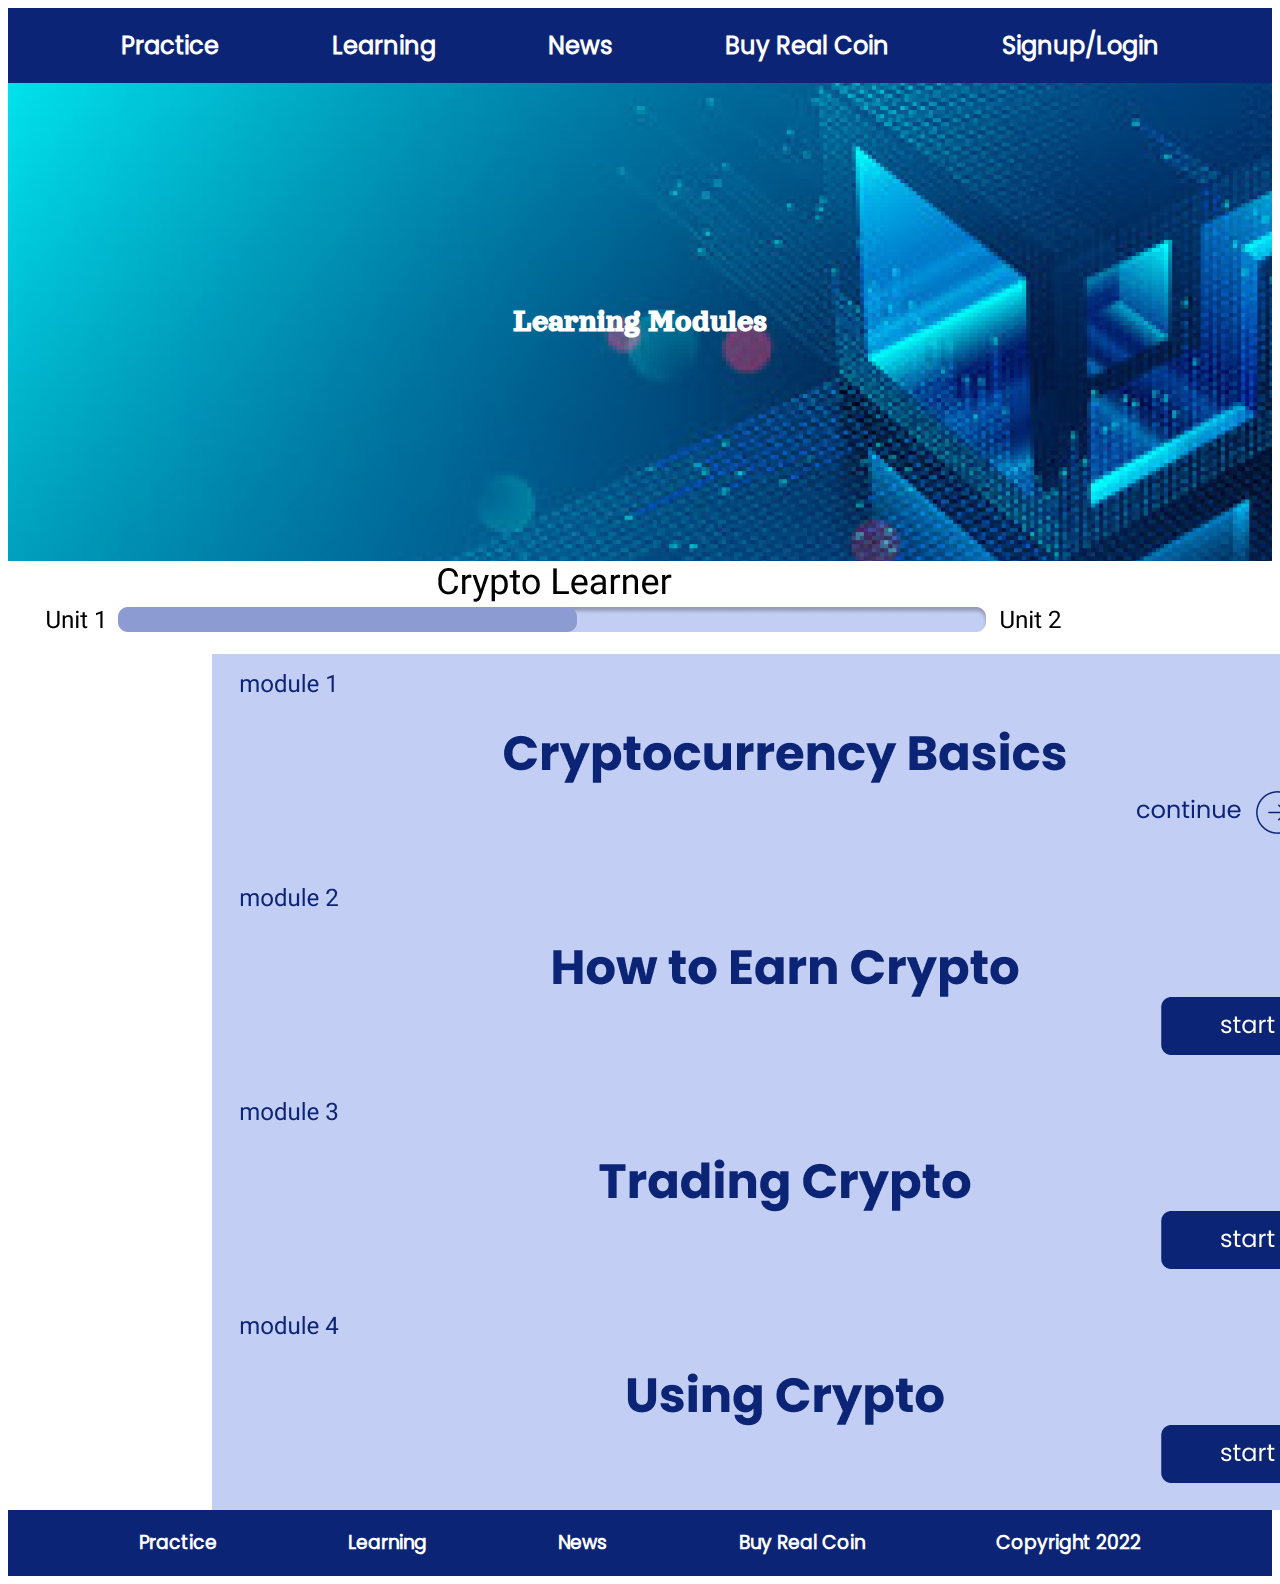
==== learning.html @ a7795f23 "Updates to frontend code" ====
<html>
<head>
    <link rel="stylesheet" href="CSS/index.css">
</head> 

<div class="header container">
<a href="practice.html">
    <h2>Practice</h2>
</a>
<a href="learning.html">
    <h2>Learning</h2>
</a>
<a href="news.html">
    <h2>News</h2>
</a>
<a href="buycoin.html">
    <h2>Buy Real Coin</h2>
</a>
<a href="profile.html">
    <h2>Signup/Login</h2>
</a>
</div>

<div class="learningHeroBanner">
    <h1>Learning Modules</h1>
</div>

<div class="learningBar">
    <img src="img/learningBar.png">
</div>


<div class="modules">
<div class="module1">
    <img src="img/module1.png">
</div>

<div class="module2">
    <img src="img/module2.png">
</div>

<div class="module3">
    <img src="img/module3.png">
</div>

<div class="module4">
    <img src="img/module4.png">
</div>
</div>


<div class="footer container">
    <a href="practice.html"><h3>Practice</h3></a>
    <a href="learning.html"><h3>Learning</h3></a>
    <a href="news.html"><h3>News</h3></a>
    <a href="buyCoin.html"><h3>Buy Real Coin</h3></a>
    <h3>Copyright 2022</h3>
</div>

</html>
---- CSS/index.css ----
.container
{
    display: flex;
    justify-content: space-evenly;
}

.header
{
    background-color: #0c2476;
    font-family: "Poppins";
}

.header a 
{
    color: white;
    text-decoration: none;
}

@font-face {
    font-family: 'OrelegaOne';
    src: url(../fonts/OrelegaOne-Regular.ttf);
}

@font-face {
    font-family: 'Poppins';
    src: url(../fonts/Poppins-Regular.ttf);
}

.footer
{
    background-color: #0c2476;
    font-family: "Poppins";
    color: white;
}

.footer a 
{
    color: white;
    text-decoration: none;
}

.heroBannerHome
{
    background-color: black;
    background-image: url("../img/heroBanner.png");
    color: white;
    text-align: center;
    padding-top: 100px;
    padding-bottom: 100px;
}

.heroBanner h1
{
    font-family: "OrelegaOne";
}

.heroBanner h3
{
    font-family: "Poppins";
}

.learnPracticeNews
{
    background-color: white;
    font-family: "Poppins";
    text-align: center;
    padding-top: 300px;
    padding-bottom: 300px;
}

.learnPracticeNews img 
{
    padding-left: 5%;
    padding-right: 5%;
}

.ourModules
{
    background-color: #c3cef4;
    font-family: "Poppins";
    text-align: center;
    padding-top: 300px;
    padding-bottom: 300px;
}

.practice 
{
    background-color: white;
    font-family: "Poppins";
    text-align: center;
    padding-top: 300px;
    padding-bottom: 300px;
}

.articles 
{
    background-color: #c3cef4;
    font-family: "Poppins";
    text-align: center;
    padding-top: 300px;
    padding-bottom: 300px;
}

.signup
{
    background-color: white;
    font-family: "Poppins";
    text-align: center;
    padding-top: 300px;
    padding-bottom: 300px;
}


/* PRACTICE */

.cryptoIcons
{
    text-align: center;
    padding-top: 30px;
    padding-bottom: 30px;
}

.ticker 
{
    text-align: center;
}

.priceAndTrend
{
    text-align: center;
    padding-top: 30px;
    padding-bottom: 30px;
}

.portfolio 
{
    text-align: center;
    padding-top: 30px;
    padding-bottom: 30px;
}

.buyAndSell 
{
    text-align: center;
    padding-top: 30px;
    padding-bottom: 30px;
    padding-right: 50px;
    padding-left: 50px;
}

.buyAndSell img 
{
    padding-right: 100px;
    padding-left: 100px;
}

.leaderboard
{
    text-align: center;
    padding-top: 30px;
    padding-bottom: 30px;
}

/* PROFILE */

.profilePic 
{
    text-align: center;
    padding-top: 50px;
}

.moneyEarned
{
    text-align: center;
}

.badges
{
    text-align: center;
}

.savedArticles
{
    text-align: center;
    padding-bottom: 75px;
}

/* NEWS */

.newsRow 
{
    text-align: center;
}

.savedArticlesButton
{
    padding-top: 50px;
    padding-right: 50px;
    text-align: right;
}

/* LEARNING */

.learningHeroBanner
{
    padding-top: 200px;
    padding-bottom: 200px;
    font-family: "OrelegaOne";
    text-align: center;
    color: white;
    background-image: url("../img/learningHeroBanner.png");
}
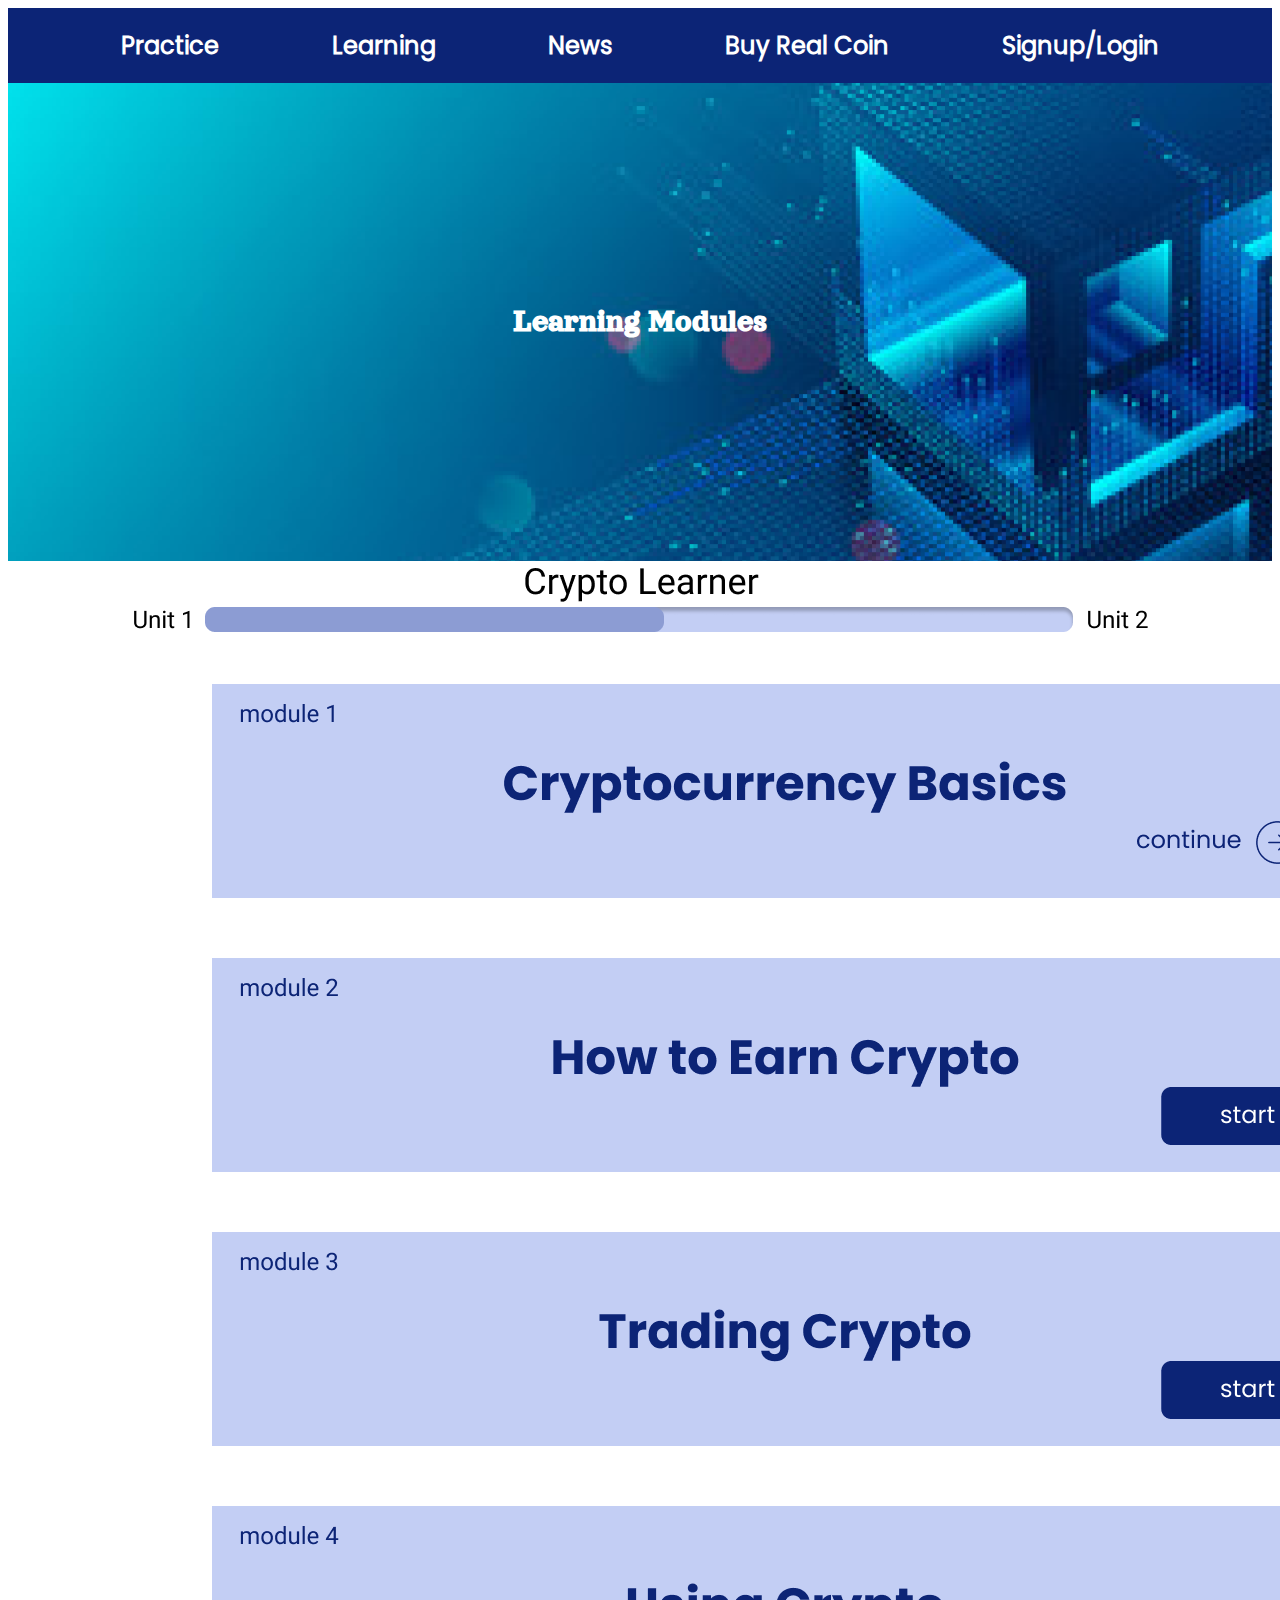
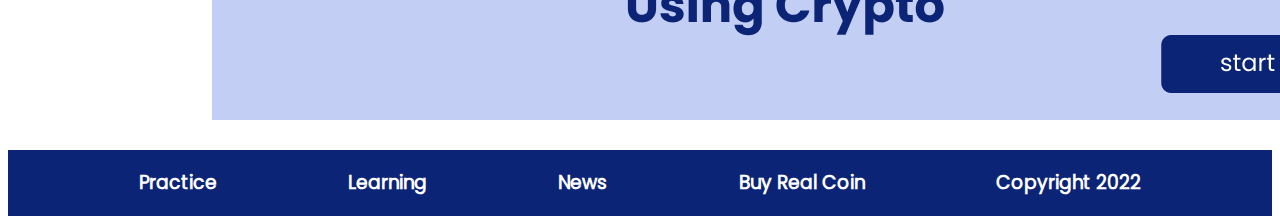
==== commit f7c87f19: "Update to frontend. Added JS file" ====
--- a/learning.html
+++ b/learning.html
@@ -1,6 +1,7 @@
 <html>
 <head>
     <link rel="stylesheet" href="CSS/index.css">
+    
 </head> 
 
 <div class="header container">
--- a/CSS/index.css
+++ b/CSS/index.css
@@ -209,4 +209,38 @@
     text-align: center;
     color: white;
     background-image: url("../img/learningHeroBanner.png");
+}
+
+.learningBar 
+{
+    text-align: center;
+}
+
+.modules 
+{
+    text-align: center;
+}
+
+.module1 
+{
+    padding-top: 30px;
+    padding-bottom: 30px;
+}
+
+.module2
+{
+    padding-top: 30px;
+    padding-bottom: 30px;
+}
+
+.module3
+{
+    padding-top: 30px;
+    padding-bottom: 30px;
+}
+
+.module4
+{
+    padding-top: 30px;
+    padding-bottom: 30px;
 }